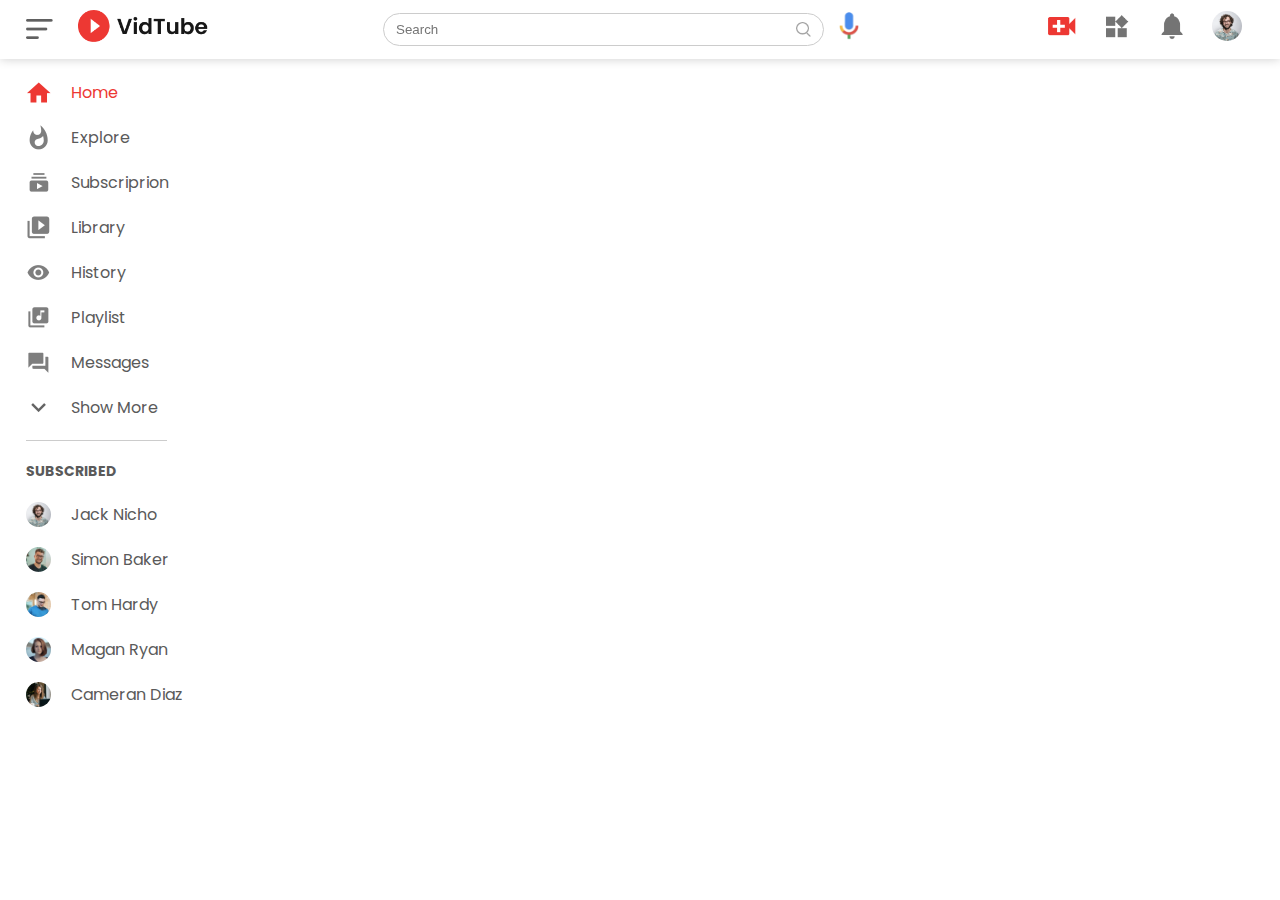
==== index.html @ d153727e "vidTube" ====
<!DOCTYPE html>
<html lang="en">
    <head>
        <meta charset="UTF-8">
        <meta http-equiv="X-UA-Compatible" content="IE=edge">
        <meta name="viewport" content="width=device-width, initial-scale=1.0">
        <link rel="icon" href="./img/logo.png">
        <!-- css file -->
        <link rel="stylesheet" href="./css/styles.css">
        <title>You Tube Clone</title>
    </head>
    <body>
        <!-- Navabar -->
        <header>
            <nav class="nav-flex">
                <div class="nav-left">
                    <img src="./img/menu.png" aria-details="hidden" alt="" class="menu-icon">
                    <a href="#">
                        <img src="./img/logo.png" aria-details="hidden" alt="" class="logo">
                    </a>
                </div>
                <div class="nav-middle">
                    <div class="search-box">
                        <input class="search-input" type="search" placeholder="Search">
                        <img src="./img/search.png" alt="search" class="seacrh">
                    </div>
                    <a href="#">
                        <img  src="./img/voice-search.png" alt="voice" class="mic-icon">
                    </a>
                </div>
                <div class="nav-right">
                    <a href="#">
                        <img src="./img/upload.png" aria-details="hidden" alt="">
                    </a>
                    <a href="#">
                        <img src="./img/more.png" aria-details="hidden" alt="">
                    </a>
                    <a href="#">
                        <img src="./img/notification.png" aria-details="hidden" alt="">
                    </a>
                    <a href="#">
                        <img src="./img/Jack.png" aria-details="hidden" alt="" class="user-icon">
                    </a>
                </div>
            </nav>
        </header>

        <!-- SideBar -->
        <div class="sidebar">
            <div class="shortcut-links">
                <a href="#"><img src="./img/home.png" alt="home"><p>Home</p></a>
                <a href="#"><img src="./img/explore.png" alt="explore"><p>Explore</p></a>
                <a href="#"><img src="./img/subscriprion.png" alt="subscriprion"><p>Subscriprion</p></a>
                <a href="#"><img src="./img/library.png" alt="library"><p>Library</p></a>
                <a href="#"><img src="./img/history.png" alt="history"><p>History</p></a>
                <a href="#"><img src="./img/playlist.png" alt="playlist"><p>Playlist</p></a>
                <a href="#"><img src="./img/messages.png" alt="messages"><p>Messages</p></a>
                <a href="#"><img src="./img/show-more.png" alt="show-more"><p>Show More</p></a>
                <hr>
            </div>

            <div class="subscribed-list">
                <h3>SUBSCRIBED</h3>
                <a href="#"><img src="./img/Jack.png" alt="" aria-details="hidden"><p>Jack Nicho</p></a>
                <a href="#"><img src="./img/simon.png" alt="" aria-details="hidden"><p>Simon Baker</p></a>
                <a href="#"><img src="./img/tom.png" alt="" aria-details="hidden"><p>Tom Hardy</p></a>
                <a href="#"><img src="./img/megan.png" alt="" aria-details="hidden"><p>Magan Ryan</p></a>
                <a href="#"><img src="./img/cameron.png" alt="" aria-details="hidden"><p>Cameran Diaz</p></a>
            </div>
        </div>

        <!-- Main -->
        <div class="container">
            
        </div>

        <script src="./js/index.js"></script>
    </body>
</html>
---- css/styles.css ----
@import url("https://fonts.googleapis.com/css2?family=Poppins:wght@100;200;300;400;500;600;800;900&display=swap");

/* Global styles */
*{
    margin: 0;
    padding: 0;
    box-sizing: border-box;
}

body {
  font-family: 'Poppins', sans-serif;
}

a {
    text-decoration: none;
    color: #5a5a5a;
}

img{
    cursor: pointer;
}

/*  */

.nav-flex{
    display: flex;
    align-items: center;
    justify-content: space-between;
    padding: 10px 2%;
    box-shadow: 0 0 10px rgba(0, 0, 0, 0.2);
    background-color: #fff;
    position: sticky;
    top: 0;
    z-index: 10;
}

.nav-left {
    display: flex;
    align-items: center;
    justify-content: space-between;
}

.nav-right{
    display: flex;
    align-items: center;
    justify-content: space-between;
}

.nav-right img{
    width: 30px;
    margin: 0px 12.5px;
}

.user-icon {
    width: 40px;
    border-radius: 100%;
    margin: 0px;
}

.menu-icon{
    width: 27px;
        margin-right: 25px;
}

.logo{
    width: 130px;
}

.nav-middle {
    display: flex;
    align-items: center;
}

.search-box {
    display: flex;
    align-items: center;
    border: 1px solid #ccc;
    margin-right: 15px;
    padding: 8px 12px;
    border-radius: 25px;
}

.mic-icon {
    width: 20px;

}

.search-input {
    width: 400px;
    border: none;
    outline: none;
    background: transparent;
}

.seacrh {
    width: 15px;
}

.sidebar {
    background: #fff;
    width: 15%;
    height: 100vh;
    position: fixed;
    top: 0;
    padding-left: 2%;
    padding-top: 80px;

}

.shortcut-links a{
    display: flex;
    align-items: center;
    margin-bottom: 20px;
    width: fit-content;
    flex-wrap: wrap;
}

.shortcut-links a img{
    width: 25px;
    margin-right: 20px;
}


.shortcut-links a:first-child{
    color: #ed3833;
}

.shortcut-links a:active{
    color: #ed3833;
}

.sidebar  hr {
    border: 0;
    height: 1px;
    background: #ccc;
    width: 85%;
}

.subscribed-list h3{
    font-size: 14px;
    margin: 20px 0px;
    color: #5a5a5a;
}

.subscribed-list a {
    display: flex;
    align-items: center;
    margin-bottom: 20px;
    width: fit-content;
    flex-wrap: wrap;
}


.subscribed-list a img{
    width: 25px;
    border-radius: 100%;
    margin-right: 20px;
}

.small-sidebar{
    width: 5%;
}

.small-sidebar a p {
    display: none;
}

.small-sidebar h3{
    display: none;
}

.small-sidebar hr {
    width: 50%;
    margin-bottom: 25px;
}
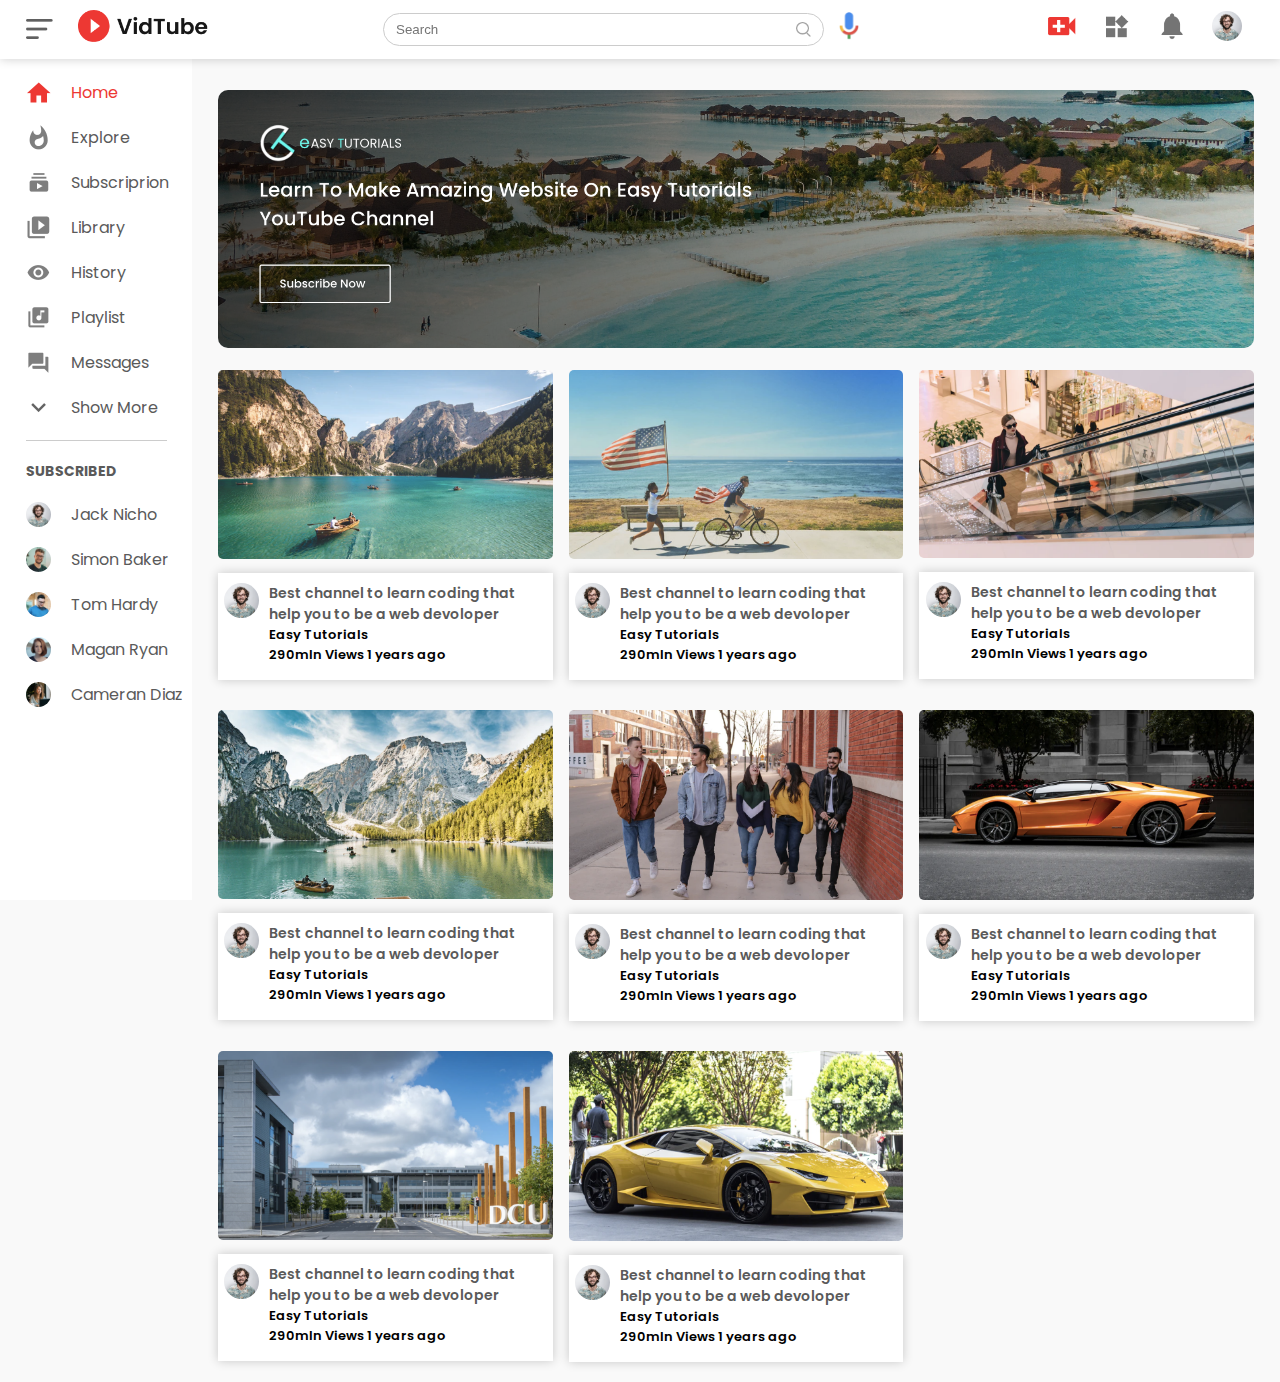
==== commit cd756414: "@media" ====
--- a/index.html
+++ b/index.html
@@ -71,7 +71,147 @@
 
         <!-- Main -->
         <div class="container">
-            
+            <div class="banner">
+                <img src="./img/banner.png" alt="baner">
+            </div>
+
+            <div class="list-container">
+                <!-- 1 -->
+                <div class="vid-list">
+                    <img src="./img/thumbnail1.png" aria-details="hidden" alt="" class="thumbnail">
+                    <div>
+                        <div class="nav-flex2">
+                            <a href="#">
+                                <img src="./img/Jack.png" alt="">
+                            </a>
+                            <div class="vid-info">
+                                <a href="#">Best channel to learn coding that help you to be a web devoloper</a>
+                                <p>Easy Tutorials</p>
+                                <p>290mln Views  1 years ago</p>
+                            </div>
+                        </div>
+                    </div>
+                </div>
+
+                <!-- 2 -->
+                <div class="vid-list">
+                    <img src="./img/thumbnail2.png" aria-details="hidden" alt="" class="thumbnail">
+                    <div>
+                        <div class="nav-flex2">
+                            <a href="#">
+                                <img src="./img/Jack.png" alt="">
+                            </a>
+                            <div class="vid-info">
+                                <a href="#">Best channel to learn coding that help you to be a web devoloper</a>
+                                <p>Easy Tutorials</p>
+                                <p>290mln Views  1 years ago</p>
+                            </div>
+                        </div>
+                    </div>
+                </div>
+
+                <!-- 3 -->
+                <div class="vid-list">
+                    <img src="./img/thumbnail3.png" aria-details="hidden" alt="" class="thumbnail">
+                    <div>
+                        <div class="nav-flex2">
+                            <a href="#">
+                                <img src="./img/Jack.png" alt="">
+                            </a>
+                            <div class="vid-info">
+                                <a href="#">Best channel to learn coding that help you to be a web devoloper</a>
+                                <p>Easy Tutorials</p>
+                                <p>290mln Views  1 years ago</p>
+                            </div>
+                        </div>
+                    </div>
+                </div>
+
+                <!-- 4 -->
+                <div class="vid-list">
+                    <img src="./img/thumbnail4.png" aria-details="hidden" alt="" class="thumbnail">
+                    <div>
+                        <div class="nav-flex2">
+                            <a href="#">
+                                <img src="./img/Jack.png" alt="">
+                            </a>
+                            <div class="vid-info">
+                                <a href="#">Best channel to learn coding that help you to be a web devoloper</a>
+                                <p>Easy Tutorials</p>
+                                <p>290mln Views  1 years ago</p>
+                            </div>
+                        </div>
+                    </div>
+                </div>
+
+                <!-- 5 -->
+                <div class="vid-list">
+                    <img src="./img/thumbnail5.png" aria-details="hidden" alt="" class="thumbnail">
+                    <div>
+                        <div class="nav-flex2">
+                            <a href="#">
+                                <img src="./img/Jack.png" alt="">
+                            </a>
+                            <div class="vid-info">
+                                <a href="#">Best channel to learn coding that help you to be a web devoloper</a>
+                                <p>Easy Tutorials</p>
+                                <p>290mln Views  1 years ago</p>
+                            </div>
+                        </div>
+                    </div>
+                </div>
+
+                <!-- 6 -->
+                <div class="vid-list">
+                    <img src="./img/thumbnail6.png" aria-details="hidden" alt="" class="thumbnail">
+                    <div>
+                        <div class="nav-flex2">
+                            <a href="#">
+                                <img src="./img/Jack.png" alt="">
+                            </a>
+                            <div class="vid-info">
+                                <a href="#">Best channel to learn coding that help you to be a web devoloper</a>
+                                <p>Easy Tutorials</p>
+                                <p>290mln Views  1 years ago</p>
+                            </div>
+                        </div>
+                    </div>
+                </div>
+
+                <!-- 7 -->
+                <div class="vid-list">
+                    <img src="./img/thumbnail7.png" aria-details="hidden" alt="" class="thumbnail">
+                    <div>
+                        <div class="nav-flex2">
+                            <a href="#">
+                                <img src="./img/Jack.png" alt="">
+                            </a>
+                            <div class="vid-info">
+                                <a href="#">Best channel to learn coding that help you to be a web devoloper</a>
+                                <p>Easy Tutorials</p>
+                                <p>290mln Views  1 years ago</p>
+                            </div>
+                        </div>
+                    </div>
+                </div>
+
+                <!-- 8 -->
+                <div class="vid-list">
+                    <img src="./img/thumbnail8.png" aria-details="hidden" alt="" class="thumbnail">
+                    <div>
+                        <div class="nav-flex2">
+                            <a href="#">
+                                <img src="./img/Jack.png" alt="">
+                            </a>
+                            <div class="vid-info">
+                                <a href="#">Best channel to learn coding that help you to be a web devoloper</a>
+                                <p>Easy Tutorials</p>
+                                <p>290mln Views  1 years ago</p>
+                            </div>
+                        </div>
+                    </div>
+                </div>
+            </div>
         </div>
 
         <script src="./js/index.js"></script>
--- a/css/styles.css
+++ b/css/styles.css
@@ -9,6 +9,7 @@
 
 body {
   font-family: 'Poppins', sans-serif;
+  overflow-x: hidden;
 }
 
 a {
@@ -29,9 +30,18 @@
     padding: 10px 2%;
     box-shadow: 0 0 10px rgba(0, 0, 0, 0.2);
     background-color: #fff;
-    position: sticky;
+    position: fixed;
+    width: 100%;
     top: 0;
     z-index: 10;
+}
+
+.nav-flex2{
+    display: flex;
+    align-items: center;
+    padding: 10px 2%;
+    box-shadow: 0 0 10px rgba(0, 0, 0, 0.2);
+    background-color: #fff;
 }
 
 .nav-left {
@@ -172,4 +182,100 @@
 .small-sidebar hr {
     width: 50%;
     margin-bottom: 25px;
+}
+
+
+/* Mani */
+.container {
+    background: #f9f9f9;
+    padding-left: 17%;
+    padding-right: 2%;
+    padding-top: 90px;
+    padding-bottom: 20px;
+}
+
+.banner {
+    width: 100%;
+
+}
+
+.banner img{
+    width: 100%;
+    border-radius: 10px;
+}
+
+
+.list-container{
+    display: grid;
+    grid-template-columns: repeat(auto-fit, minmax(250px, 1fr));
+    grid-column-gap: 16px;
+    grid-row-gap: 30px;
+    margin-top: 15px;
+}
+
+.large-container{
+    padding-left: 7%;
+}
+
+
+.thumbnail {
+    width: 100%;
+    border-radius: 5px;
+}
+
+.vid-list .nav-flex2 {
+    align-items: start;
+    margin-top: 7px;
+}
+
+.vid-list .nav-flex2 img {
+    width: 35px;
+    margin-right: 10px;
+    border-radius: 100%;
+}
+
+.vid-info{
+    color: #5a5a5a;
+    font-size: 14px;
+
+}
+
+.vid-info {
+    color: #000;
+    font-weight: 600;
+    display: block;
+    margin-bottom: 5px;
+}
+
+.vid-info p{
+    font-size: 13px;
+}
+
+
+/* Media */
+@media (max-width: 900px) {
+    .menu-icon{
+        display: none;
+    }
+
+    .sidebar{
+        display: none;
+    }
+
+    .container, .large-container{
+        padding: 0 5%;
+    }
+
+    .nav-right img{
+        display: none;
+    }
+
+    .nav-right .user-icon {
+        display: block;
+        width: 30px;
+    }
+
+    .search-input{
+        width: 100px;
+    }
 }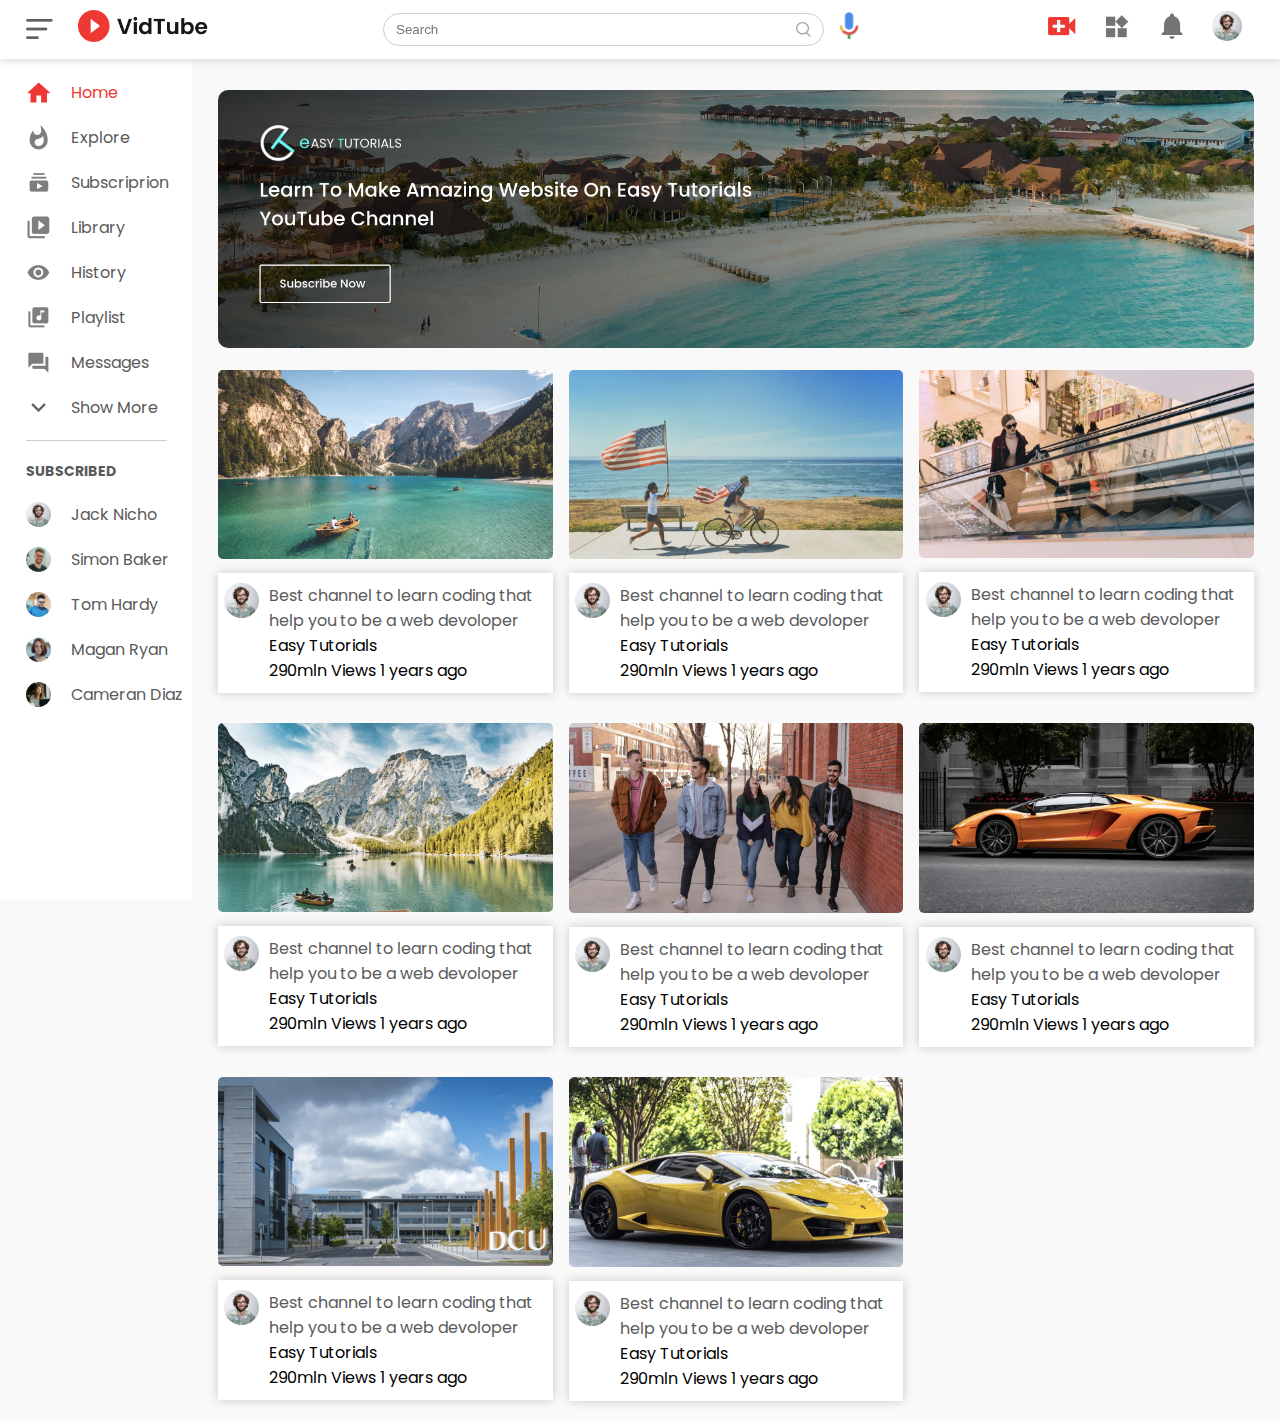
==== commit e80d5d9e: "play-video.html" ====
--- a/index.html
+++ b/index.html
@@ -81,11 +81,11 @@
                     <img src="./img/thumbnail1.png" aria-details="hidden" alt="" class="thumbnail">
                     <div>
                         <div class="nav-flex2">
-                            <a href="#">
-                                <img src="./img/Jack.png" alt="">
-                            </a>
-                            <div class="vid-info">
-                                <a href="#">Best channel to learn coding that help you to be a web devoloper</a>
+                            <a href="./play-video.html">
+                                <img src="./img/Jack.png" alt="">
+                            </a>
+                            <div class="vid-info2">
+                                <a href="./play-video.html">Best channel to learn coding that help you to be a web devoloper</a>
                                 <p>Easy Tutorials</p>
                                 <p>290mln Views  1 years ago</p>
                             </div>
@@ -98,11 +98,11 @@
                     <img src="./img/thumbnail2.png" aria-details="hidden" alt="" class="thumbnail">
                     <div>
                         <div class="nav-flex2">
-                            <a href="#">
-                                <img src="./img/Jack.png" alt="">
-                            </a>
-                            <div class="vid-info">
-                                <a href="#">Best channel to learn coding that help you to be a web devoloper</a>
+                            <a href="./play-video.html">
+                                <img src="./img/Jack.png" alt="">
+                            </a>
+                            <div class="vid-info2">
+                                <a href="./play-video.html">Best channel to learn coding that help you to be a web devoloper</a>
                                 <p>Easy Tutorials</p>
                                 <p>290mln Views  1 years ago</p>
                             </div>
@@ -115,11 +115,11 @@
                     <img src="./img/thumbnail3.png" aria-details="hidden" alt="" class="thumbnail">
                     <div>
                         <div class="nav-flex2">
-                            <a href="#">
-                                <img src="./img/Jack.png" alt="">
-                            </a>
-                            <div class="vid-info">
-                                <a href="#">Best channel to learn coding that help you to be a web devoloper</a>
+                            <a href="./play-video.html">
+                                <img src="./img/Jack.png" alt="">
+                            </a>
+                            <div class="vid-info2">
+                                <a href="./play-video.html">Best channel to learn coding that help you to be a web devoloper</a>
                                 <p>Easy Tutorials</p>
                                 <p>290mln Views  1 years ago</p>
                             </div>
@@ -132,11 +132,11 @@
                     <img src="./img/thumbnail4.png" aria-details="hidden" alt="" class="thumbnail">
                     <div>
                         <div class="nav-flex2">
-                            <a href="#">
-                                <img src="./img/Jack.png" alt="">
-                            </a>
-                            <div class="vid-info">
-                                <a href="#">Best channel to learn coding that help you to be a web devoloper</a>
+                            <a href="./play-video.html">
+                                <img src="./img/Jack.png" alt="">
+                            </a>
+                            <div class="vid-info2">
+                                <a href="./play-video.html">Best channel to learn coding that help you to be a web devoloper</a>
                                 <p>Easy Tutorials</p>
                                 <p>290mln Views  1 years ago</p>
                             </div>
@@ -149,11 +149,11 @@
                     <img src="./img/thumbnail5.png" aria-details="hidden" alt="" class="thumbnail">
                     <div>
                         <div class="nav-flex2">
-                            <a href="#">
-                                <img src="./img/Jack.png" alt="">
-                            </a>
-                            <div class="vid-info">
-                                <a href="#">Best channel to learn coding that help you to be a web devoloper</a>
+                            <a href="./play-video.html">
+                                <img src="./img/Jack.png" alt="">
+                            </a>
+                            <div class="vid-info2">
+                                <a href="./play-video.html">Best channel to learn coding that help you to be a web devoloper</a>
                                 <p>Easy Tutorials</p>
                                 <p>290mln Views  1 years ago</p>
                             </div>
@@ -166,11 +166,11 @@
                     <img src="./img/thumbnail6.png" aria-details="hidden" alt="" class="thumbnail">
                     <div>
                         <div class="nav-flex2">
-                            <a href="#">
-                                <img src="./img/Jack.png" alt="">
-                            </a>
-                            <div class="vid-info">
-                                <a href="#">Best channel to learn coding that help you to be a web devoloper</a>
+                            <a href="./play-video.html">
+                                <img src="./img/Jack.png" alt="">
+                            </a>
+                            <div class="vid-info2">
+                                <a href="./play-video.html">Best channel to learn coding that help you to be a web devoloper</a>
                                 <p>Easy Tutorials</p>
                                 <p>290mln Views  1 years ago</p>
                             </div>
@@ -183,11 +183,11 @@
                     <img src="./img/thumbnail7.png" aria-details="hidden" alt="" class="thumbnail">
                     <div>
                         <div class="nav-flex2">
-                            <a href="#">
-                                <img src="./img/Jack.png" alt="">
-                            </a>
-                            <div class="vid-info">
-                                <a href="#">Best channel to learn coding that help you to be a web devoloper</a>
+                            <a href="./play-video.html">
+                                <img src="./img/Jack.png" alt="">
+                            </a>
+                            <div class="vid-info2">
+                                <a href="./play-video.html">Best channel to learn coding that help you to be a web devoloper</a>
                                 <p>Easy Tutorials</p>
                                 <p>290mln Views  1 years ago</p>
                             </div>
@@ -200,11 +200,11 @@
                     <img src="./img/thumbnail8.png" aria-details="hidden" alt="" class="thumbnail">
                     <div>
                         <div class="nav-flex2">
-                            <a href="#">
-                                <img src="./img/Jack.png" alt="">
-                            </a>
-                            <div class="vid-info">
-                                <a href="#">Best channel to learn coding that help you to be a web devoloper</a>
+                            <a href="./play-video.html">
+                                <img src="./img/Jack.png" alt="">
+                            </a>
+                            <div class="vid-info2">
+                                <a href="./play-video.html">Best channel to learn coding that help you to be a web devoloper</a>
                                 <p>Easy Tutorials</p>
                                 <p>290mln Views  1 years ago</p>
                             </div>
--- a/css/styles.css
+++ b/css/styles.css
@@ -1,6 +1,11 @@
 @import url("https://fonts.googleapis.com/css2?family=Poppins:wght@100;200;300;400;500;600;800;900&display=swap");
 
 /* Global styles */
+
+html{
+    scroll-behavior: smooth;
+}
+
 *{
     margin: 0;
     padding: 0;
@@ -38,7 +43,6 @@
 
 .nav-flex2{
     display: flex;
-    align-items: center;
     padding: 10px 2%;
     box-shadow: 0 0 10px rgba(0, 0, 0, 0.2);
     background-color: #fff;
@@ -68,7 +72,7 @@
 }
 
 .menu-icon{
-    width: 27px;
+        width: 27px;
         margin-right: 25px;
 }
 
@@ -223,8 +227,12 @@
     border-radius: 5px;
 }
 
+.vid-list{
+    display: inline-block
+}
+
 .vid-list .nav-flex2 {
-    align-items: start;
+    /* align-items: start; */
     margin-top: 7px;
 }
 
@@ -234,14 +242,9 @@
     border-radius: 100%;
 }
 
-.vid-info{
-    color: #5a5a5a;
-    font-size: 14px;
-
-}
-
 .vid-info {
-    color: #000;
+    color: #5a5a5a;
+    font-size: 14px;
     font-weight: 600;
     display: block;
     margin-bottom: 5px;
@@ -262,8 +265,14 @@
         display: none;
     }
 
+
     .container, .large-container{
-        padding: 0 5%;
+        padding: 10px 5% 0px;
+    }
+
+
+    .container{
+        padding-top: 65px;
     }
 
     .nav-right img{
@@ -278,4 +287,257 @@
     .search-input{
         width: 100px;
     }
+    .mic-icon{
+        display: none;
+    }
+
+    .logo{
+        width: 90px;
+    }
+
+}
+
+
+.play-container{
+    padding-left: 2%;
+
+}
+
+.row {
+    display: flex;
+    justify-content: space-between;
+    flex-wrap: wrap;
+}
+
+.play-video{
+    flex-basis: 69%;
+}
+
+.right-sidebar {
+    flex-basis: 30%;
+}
+
+.play-video video{
+    width: 100%;
+}
+
+.side-video-list{
+    display: flex;
+    justify-content: space-between;
+    margin-bottom: 8px;
+}
+
+.side-video-list img{
+    width: 100%;
+
+}
+
+
+.small-thumbnail{
+    flex-basis: 49%;
+}
+
+.vid-info2{
+    flex-basis: 100%;
+}
+
+.vid-info{
+    flex-basis: 49%;
+}
+
+.tags a{
+    color: #0000ff;
+    font-size: 13px;
+}
+
+
+.play-video h3{
+    font-weight: 600;
+    font-size: 22px;
+}
+
+.play-video-info{
+    display: flex;
+    align-items: center;
+    justify-content: space-between;
+    flex-wrap: wrap;
+    margin-top: 10px;
+    font-size: 14px;
+    color: #5a5a5a;
+}
+
+
+.play-video-info a img{
+    width: 20px;
+    margin-right: 8px;
+}
+
+.play-video-info  a {
+    display: inline-flex;
+    align-items: center;
+    margin-left: 15px;
+    color: #5a5a5a;
+}
+
+.play-video hr{
+    bottom: 0;
+    height: 1px;
+    background: #ccc;
+    margin: 10px 0px;
+}
+
+.plublisher{
+    display: flex;
+    align-items: center;
+    margin-top: 20px;
+}
+
+
+.plublisher div {
+    flex: 1;
+    line-height: 18px;
+}
+
+.plublisher img{
+    width: 40px;
+    border-radius: 100%;
+    margin-right: 15px;
+}
+
+.plublisher div p{
+    color: #000;
+    font-weight: 600;
+    font-size: 18px;
+    margin-bottom: 6px;
+}
+
+.plublisher div span{
+    font-size: 13px;
+    color: #5a5a5a;
+}
+
+.plublisher button{
+    background-color: red;
+    color: #fff;
+    padding: 8px 30px;
+    border: 0;
+    outline: 0;
+    border-radius: 5px;
+    cursor: pointer;
+}
+
+.vid-description{
+    padding-left: 55px;
+    margin: 15px 0px;
+}
+
+.vid-description p {
+    font-size: 14px;
+    margin-bottom: 5px;
+    color: #5a5a5a;
+}
+
+.vid-description h4{
+    font-size: 14px;
+    color: #5a5a5a;
+
+}
+
+.add-comment{
+    display: flex;
+    align-items: center;
+    margin: 30px 0px;
+}
+
+.add-comment img{
+    width: 35px;
+    border-radius: 100%;
+    margin-right: 15px;
+}
+
+.add-comment input{
+    border: 0;
+    outline: 0;
+    border-bottom: 1px solid #ccc;
+    width: 100%;
+    padding-top: 10px;
+    background: transparent;
+}
+
+.old-comment{
+    display: flex;
+    align-items: center;
+    justify-content: space-between;
+}
+
+.old-comment img{
+    width: 35px;
+    border-radius: 100%;
+    margin-right: 15px;
+}
+
+.old-comment h3{
+    font-size: 14px;
+    margin-bottom: 2px;
+
+}
+
+
+.old-comment h3 span{
+    font-size: 12px;
+    color: #5a5a5a;
+    font-weight: 500;
+
+}
+
+.acomment-action{
+    display: flex;
+    align-items: center;
+    margin: 8px;
+    font-size: 14px;
+}
+
+.acomment-action img{
+    border-radius: 0;
+    width: 20px;
+    margin-right: 5px;
+}
+
+.acomment-action span{
+    margin-right: 20px;
+    color: #5a5a5a;
+}
+
+.old-comment a{
+    color: #0000ff;
+}
+
+.mb{
+    margin-bottom: 25px;
+}
+
+/* media */
+
+@media(max-width: 900px) {
+    .play-video{
+        flex-basis: 100%;
+    }
+
+    .right-sidebar {
+        flex-basis: 100%;
+    }
+
+    .play-container{
+        padding-left: 5%;
+    }
+
+    .vid-description{
+        padding-left: 0;
+    }
+
+    .play-video-info a{
+        margin-left: 0;
+        margin-right: 15px;
+        margin-top: 15px;
+    }
 }